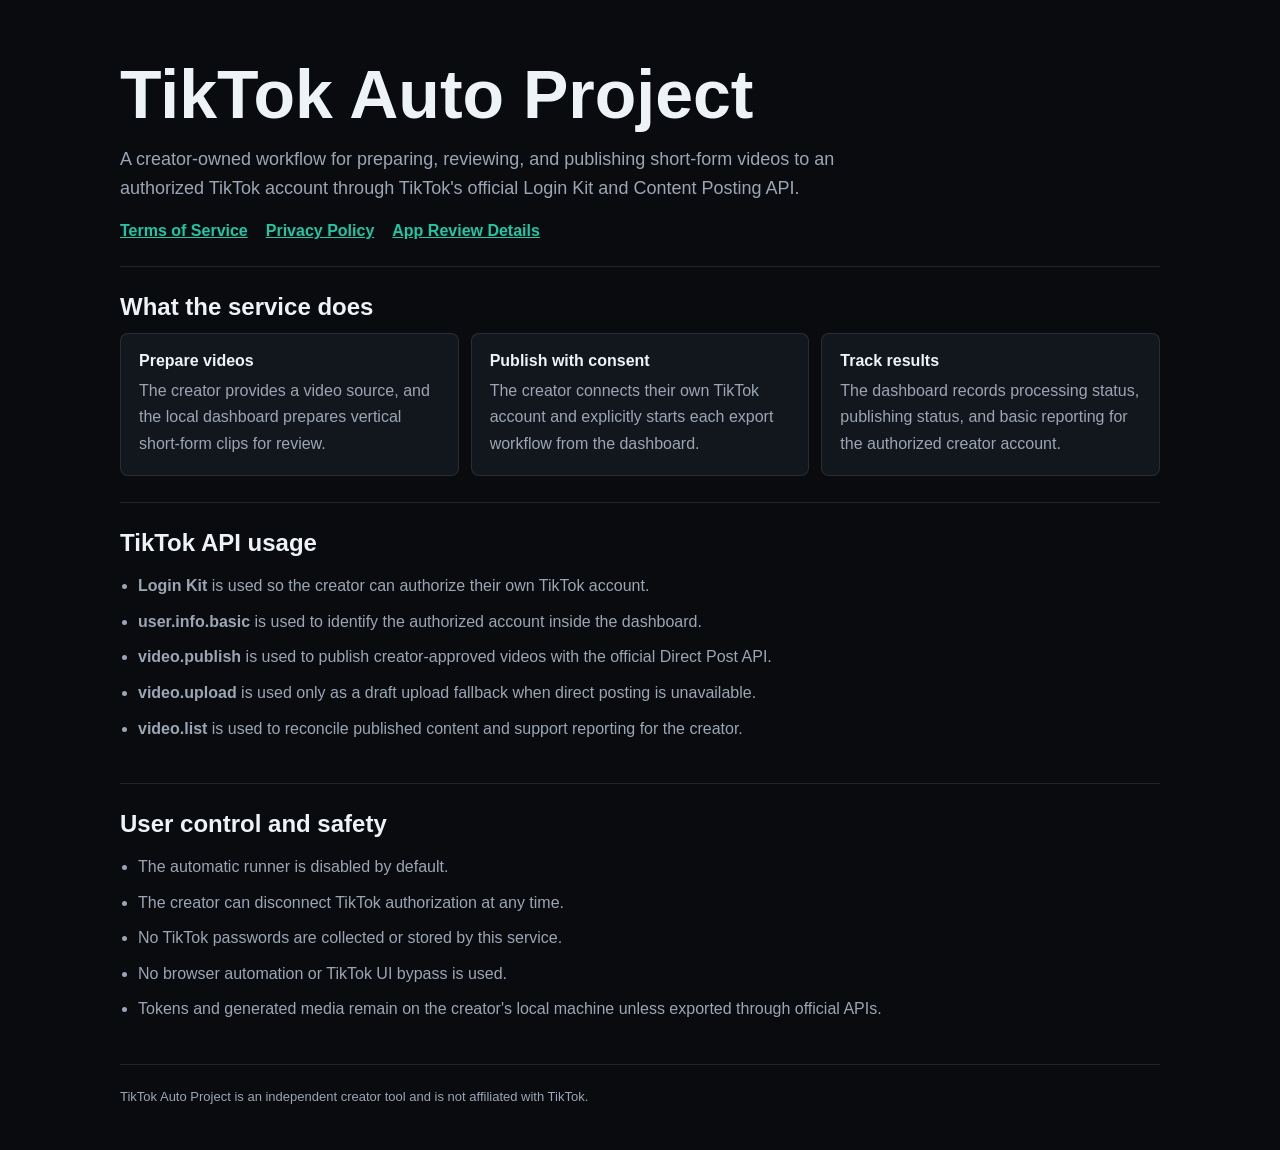
==== public/index.html @ 814fd9e6 "Backup avant coach autonome" ====
<!doctype html>
<html lang="en">
  <head>
    <meta charset="utf-8" />
    <meta name="viewport" content="width=device-width, initial-scale=1" />
    <title>TikTok Auto Project</title>
    <meta
      name="description"
      content="Creator-owned workflow for preparing and publishing TikTok videos through official TikTok APIs."
    />
    <style>
      :root {
        --bg: #090b0f;
        --panel: #12161d;
        --soft: #181d25;
        --ink: #eef3f7;
        --muted: #9ba6b4;
        --line: rgba(255, 255, 255, 0.1);
        --accent: #20c7a5;
      }

      * {
        box-sizing: border-box;
      }

      body {
        margin: 0;
        background: var(--bg);
        color: var(--ink);
        font-family: Inter, Arial, sans-serif;
      }

      main {
        width: min(1040px, calc(100% - 32px));
        margin: 0 auto;
        padding: 36px 0;
      }

      header,
      section {
        border-bottom: 1px solid var(--line);
        padding: 26px 0;
      }

      nav {
        display: flex;
        gap: 18px;
        flex-wrap: wrap;
        margin-top: 18px;
      }

      a {
        color: var(--accent);
        font-weight: 700;
      }

      h1 {
        margin: 0;
        font-size: clamp(34px, 7vw, 68px);
        line-height: 0.95;
      }

      h2 {
        margin: 0 0 12px;
        font-size: 24px;
      }

      p {
        margin: 0;
        color: var(--muted);
        font-size: 16px;
        line-height: 1.65;
      }

      .lead {
        max-width: 760px;
        margin-top: 18px;
        font-size: 18px;
      }

      .grid {
        display: grid;
        grid-template-columns: repeat(3, minmax(0, 1fr));
        gap: 12px;
      }

      .card {
        padding: 18px;
        border: 1px solid var(--line);
        border-radius: 8px;
        background: var(--panel);
      }

      .card strong {
        display: block;
        margin-bottom: 8px;
      }

      .list {
        display: grid;
        gap: 10px;
        padding-left: 18px;
        color: var(--muted);
        line-height: 1.6;
      }

      footer {
        padding: 24px 0 10px;
        color: var(--muted);
        font-size: 13px;
      }

      @media (max-width: 760px) {
        .grid {
          grid-template-columns: 1fr;
        }
      }
    </style>
  </head>
  <body>
    <main>
      <header>
        <h1>TikTok Auto Project</h1>
        <p class="lead">
          A creator-owned workflow for preparing, reviewing, and publishing short-form videos to an authorized TikTok account through TikTok's official Login Kit and Content Posting API.
        </p>
        <nav aria-label="Legal links">
          <a href="/terms.html">Terms of Service</a>
          <a href="/privacy.html">Privacy Policy</a>
          <a href="/app-review.html">App Review Details</a>
        </nav>
      </header>

      <section>
        <h2>What the service does</h2>
        <div class="grid">
          <article class="card">
            <strong>Prepare videos</strong>
            <p>The creator provides a video source, and the local dashboard prepares vertical short-form clips for review.</p>
          </article>
          <article class="card">
            <strong>Publish with consent</strong>
            <p>The creator connects their own TikTok account and explicitly starts each export workflow from the dashboard.</p>
          </article>
          <article class="card">
            <strong>Track results</strong>
            <p>The dashboard records processing status, publishing status, and basic reporting for the authorized creator account.</p>
          </article>
        </div>
      </section>

      <section>
        <h2>TikTok API usage</h2>
        <ul class="list">
          <li><strong>Login Kit</strong> is used so the creator can authorize their own TikTok account.</li>
          <li><strong>user.info.basic</strong> is used to identify the authorized account inside the dashboard.</li>
          <li><strong>video.publish</strong> is used to publish creator-approved videos with the official Direct Post API.</li>
          <li><strong>video.upload</strong> is used only as a draft upload fallback when direct posting is unavailable.</li>
          <li><strong>video.list</strong> is used to reconcile published content and support reporting for the creator.</li>
        </ul>
      </section>

      <section>
        <h2>User control and safety</h2>
        <ul class="list">
          <li>The automatic runner is disabled by default.</li>
          <li>The creator can disconnect TikTok authorization at any time.</li>
          <li>No TikTok passwords are collected or stored by this service.</li>
          <li>No browser automation or TikTok UI bypass is used.</li>
          <li>Tokens and generated media remain on the creator's local machine unless exported through official APIs.</li>
        </ul>
      </section>

      <footer>
        TikTok Auto Project is an independent creator tool and is not affiliated with TikTok.
      </footer>
    </main>
  </body>
</html>
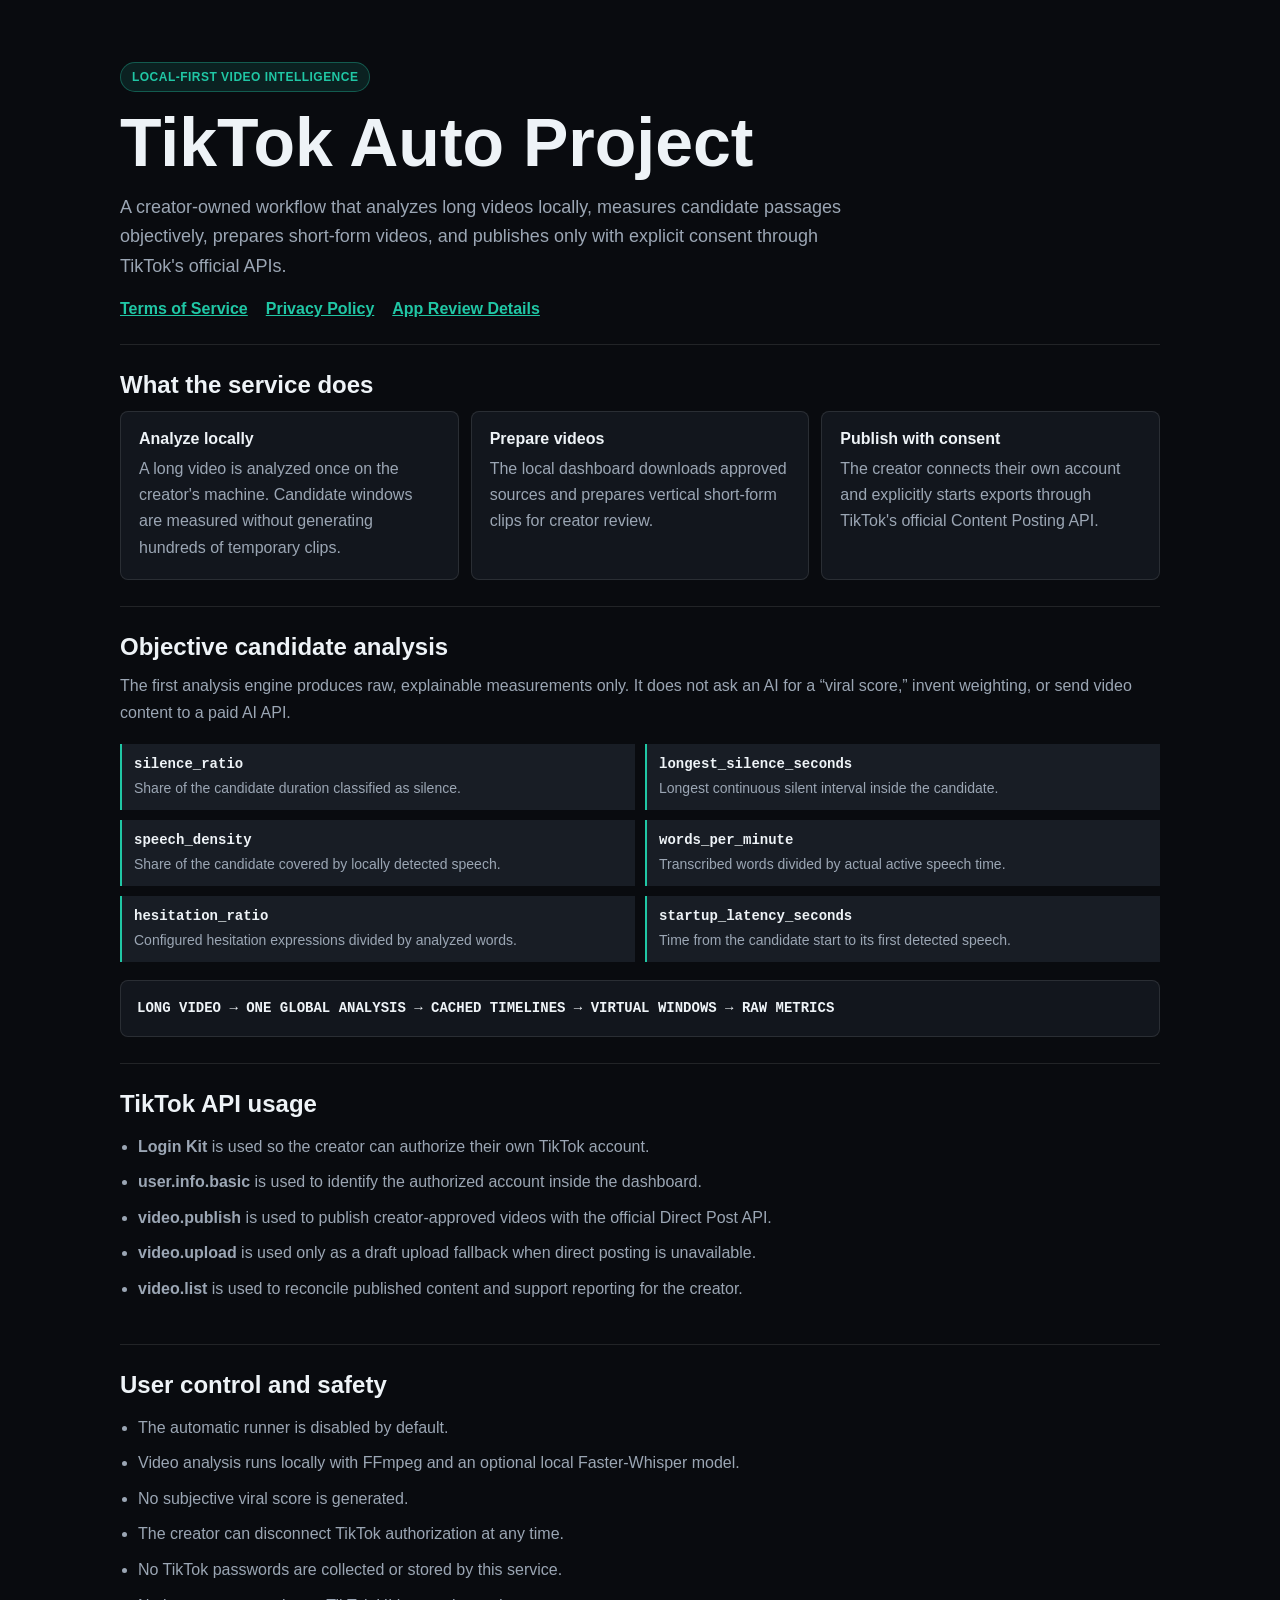
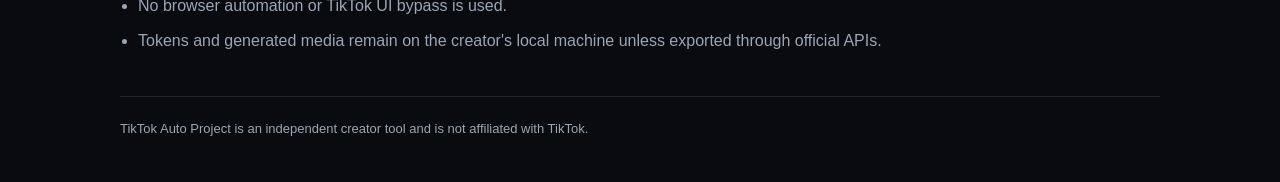
==== commit 065b0666: "Add local candidate analysis and update public site" ====
--- a/public/index.html
+++ b/public/index.html
@@ -6,7 +6,7 @@
     <title>TikTok Auto Project</title>
     <meta
       name="description"
-      content="Creator-owned workflow for preparing and publishing TikTok videos through official TikTok APIs."
+      content="Local-first video analysis, preparation, and creator-controlled TikTok publishing through official APIs."
     />
     <style>
       :root {
@@ -17,6 +17,7 @@
         --muted: #9ba6b4;
         --line: rgba(255, 255, 255, 0.1);
         --accent: #20c7a5;
+        --accent-soft: rgba(32, 199, 165, 0.12);
       }
 
       * {
@@ -65,6 +66,11 @@
         font-size: 24px;
       }
 
+      h3 {
+        margin: 0 0 8px;
+        font-size: 17px;
+      }
+
       p {
         margin: 0;
         color: var(--muted);
@@ -76,6 +82,20 @@
         max-width: 760px;
         margin-top: 18px;
         font-size: 18px;
+      }
+
+      .eyebrow {
+        display: inline-flex;
+        margin-bottom: 18px;
+        border: 1px solid rgba(32, 199, 165, 0.35);
+        border-radius: 999px;
+        padding: 7px 11px;
+        background: var(--accent-soft);
+        color: var(--accent);
+        font-size: 12px;
+        font-weight: 800;
+        letter-spacing: 0.04em;
+        text-transform: uppercase;
       }
 
       .grid {
@@ -104,6 +124,41 @@
         line-height: 1.6;
       }
 
+      .metric-grid {
+        display: grid;
+        grid-template-columns: repeat(2, minmax(0, 1fr));
+        gap: 10px;
+        margin-top: 18px;
+      }
+
+      .metric {
+        border-left: 2px solid var(--accent);
+        padding: 10px 12px;
+        background: var(--soft);
+      }
+
+      .metric code {
+        color: var(--ink);
+        font-size: 14px;
+        font-weight: 800;
+      }
+
+      .metric p {
+        margin-top: 5px;
+        font-size: 14px;
+      }
+
+      .workflow {
+        margin: 18px 0 0;
+        overflow-x: auto;
+        border: 1px solid var(--line);
+        border-radius: 8px;
+        padding: 16px;
+        background: var(--panel);
+        color: var(--ink);
+        font: 600 14px/1.6 ui-monospace, SFMono-Regular, Consolas, monospace;
+      }
+
       footer {
         padding: 24px 0 10px;
         color: var(--muted);
@@ -111,7 +166,8 @@
       }
 
       @media (max-width: 760px) {
-        .grid {
+        .grid,
+        .metric-grid {
           grid-template-columns: 1fr;
         }
       }
@@ -120,9 +176,10 @@
   <body>
     <main>
       <header>
+        <span class="eyebrow">Local-first video intelligence</span>
         <h1>TikTok Auto Project</h1>
         <p class="lead">
-          A creator-owned workflow for preparing, reviewing, and publishing short-form videos to an authorized TikTok account through TikTok's official Login Kit and Content Posting API.
+          A creator-owned workflow that analyzes long videos locally, measures candidate passages objectively, prepares short-form videos, and publishes only with explicit consent through TikTok's official APIs.
         </p>
         <nav aria-label="Legal links">
           <a href="/terms.html">Terms of Service</a>
@@ -135,18 +192,52 @@
         <h2>What the service does</h2>
         <div class="grid">
           <article class="card">
+            <strong>Analyze locally</strong>
+            <p>A long video is analyzed once on the creator's machine. Candidate windows are measured without generating hundreds of temporary clips.</p>
+          </article>
+          <article class="card">
             <strong>Prepare videos</strong>
-            <p>The creator provides a video source, and the local dashboard prepares vertical short-form clips for review.</p>
+            <p>The local dashboard downloads approved sources and prepares vertical short-form clips for creator review.</p>
           </article>
           <article class="card">
             <strong>Publish with consent</strong>
-            <p>The creator connects their own TikTok account and explicitly starts each export workflow from the dashboard.</p>
-          </article>
-          <article class="card">
-            <strong>Track results</strong>
-            <p>The dashboard records processing status, publishing status, and basic reporting for the authorized creator account.</p>
+            <p>The creator connects their own account and explicitly starts exports through TikTok's official Content Posting API.</p>
           </article>
         </div>
+      </section>
+
+      <section>
+        <h2>Objective candidate analysis</h2>
+        <p>
+          The first analysis engine produces raw, explainable measurements only. It does not ask an AI for a “viral score,” invent weighting, or send video content to a paid AI API.
+        </p>
+        <div class="metric-grid">
+          <article class="metric">
+            <code>silence_ratio</code>
+            <p>Share of the candidate duration classified as silence.</p>
+          </article>
+          <article class="metric">
+            <code>longest_silence_seconds</code>
+            <p>Longest continuous silent interval inside the candidate.</p>
+          </article>
+          <article class="metric">
+            <code>speech_density</code>
+            <p>Share of the candidate covered by locally detected speech.</p>
+          </article>
+          <article class="metric">
+            <code>words_per_minute</code>
+            <p>Transcribed words divided by actual active speech time.</p>
+          </article>
+          <article class="metric">
+            <code>hesitation_ratio</code>
+            <p>Configured hesitation expressions divided by analyzed words.</p>
+          </article>
+          <article class="metric">
+            <code>startup_latency_seconds</code>
+            <p>Time from the candidate start to its first detected speech.</p>
+          </article>
+        </div>
+        <pre class="workflow" aria-label="Local analysis workflow">LONG VIDEO → ONE GLOBAL ANALYSIS → CACHED TIMELINES → VIRTUAL WINDOWS → RAW METRICS</pre>
       </section>
 
       <section>
@@ -164,6 +255,8 @@
         <h2>User control and safety</h2>
         <ul class="list">
           <li>The automatic runner is disabled by default.</li>
+          <li>Video analysis runs locally with FFmpeg and an optional local Faster-Whisper model.</li>
+          <li>No subjective viral score is generated.</li>
           <li>The creator can disconnect TikTok authorization at any time.</li>
           <li>No TikTok passwords are collected or stored by this service.</li>
           <li>No browser automation or TikTok UI bypass is used.</li>
